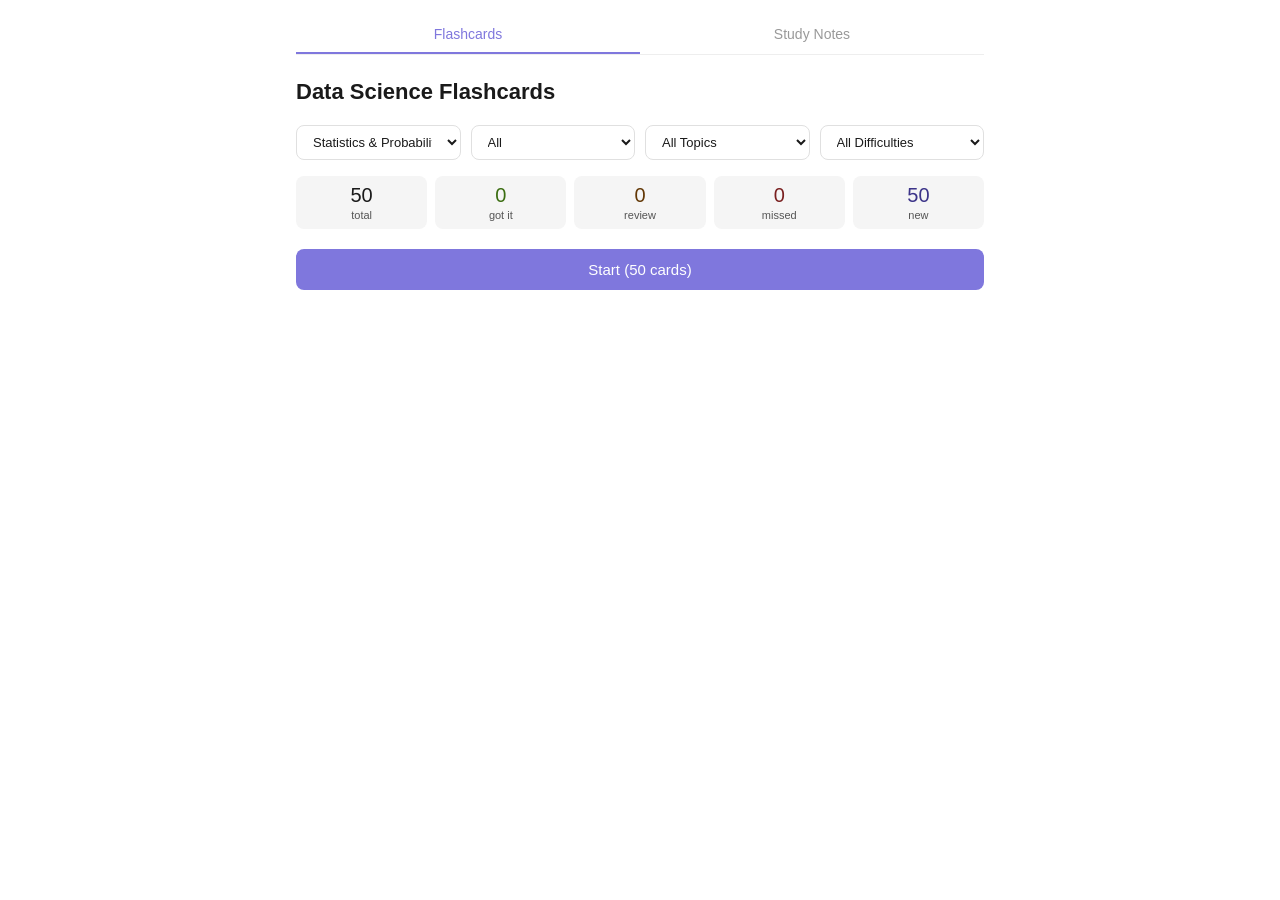
==== App/index.html @ 3bf92593 "Add flashcard app with study notes viewer - Split single HTML prototype into proper index.html + sty" ====
<!DOCTYPE html>
<html lang="en">
<head>
  <meta charset="UTF-8">
  <meta name="viewport" content="width=device-width, initial-scale=1.0">
  <title>Data Science Flashcards</title>
  <link rel="stylesheet" href="styles.css">
</head>
<body>
  <div id="app"></div>

  <script src="data/statistics_probability.js"></script>
  <script src="data/machine_learning.js"></script>
  <script src="data/python.js"></script>
  <script src="data/sql.js"></script>
  <script src="data/web_development.js"></script>
  <script src="data/notes.js"></script>
  <script src="app.js"></script>
</body>
</html>
---- App/styles.css ----
* { box-sizing: border-box; margin: 0; padding: 0; }

:root {
  --bg-primary: #ffffff;
  --bg-secondary: #f5f5f5;
  --bg-tertiary: #fafafa;
  --text-primary: #1a1a1a;
  --text-secondary: #555555;
  --text-tertiary: #999999;
  --border-secondary: #e0e0e0;
  --border-tertiary: #eeeeee;
  --accent: #7F77DD;
  --accent-light: #EEEDFE;
  --accent-border: #AFA9EC;
  --accent-text: #3C3489;
  --radius-md: 8px;
  --radius-lg: 12px;
  --font-sans: -apple-system, BlinkMacSystemFont, 'Segoe UI', Roboto, sans-serif;
  --font-mono: 'SF Mono', 'Fira Code', 'Consolas', monospace;
}

body {
  font-family: var(--font-sans);
  background: var(--bg-primary);
  color: var(--text-primary);
  max-width: 720px;
  margin: 0 auto;
  padding: 0 1rem;
}

/* ── Nav bar ── */
.nav-bar {
  display: flex;
  border-bottom: 1px solid var(--border-tertiary);
  margin-bottom: 1.5rem;
  padding-top: 1rem;
}
.nav-tab {
  flex: 1;
  padding: 10px 0;
  text-align: center;
  font-size: 14px;
  font-weight: 500;
  color: var(--text-tertiary);
  background: none;
  border: none;
  border-bottom: 2px solid transparent;
  cursor: pointer;
  font-family: var(--font-sans);
  transition: color 0.2s, border-color 0.2s;
}
.nav-tab:hover { color: var(--text-secondary); }
.nav-tab.active {
  color: var(--accent);
  border-bottom-color: var(--accent);
}

/* ── Home view ── */
.home-title {
  font-size: 22px;
  font-weight: 600;
  margin-bottom: 1.25rem;
}

.controls {
  display: flex;
  flex-wrap: wrap;
  gap: 10px;
  margin-bottom: 1rem;
}
.controls select {
  flex: 1;
  min-width: 140px;
  padding: 8px 12px;
  font-size: 13px;
  font-family: var(--font-sans);
  border: 1px solid var(--border-secondary);
  border-radius: var(--radius-md);
  background: var(--bg-primary);
  color: var(--text-primary);
  cursor: pointer;
}
.controls select:focus {
  outline: none;
  border-color: var(--accent);
}

.stats-row {
  display: flex;
  gap: 8px;
  margin-bottom: 1.25rem;
}
.chip {
  flex: 1;
  background: var(--bg-secondary);
  border-radius: var(--radius-md);
  padding: 8px;
  text-align: center;
}
.chip .n { font-size: 20px; font-weight: 500; color: var(--text-primary); }
.chip .l { font-size: 11px; color: var(--text-secondary); margin-top: 2px; }

.btn-start {
  width: 100%;
  padding: 12px;
  font-size: 15px;
  font-weight: 500;
  font-family: var(--font-sans);
  background: var(--accent);
  color: #fff;
  border: none;
  border-radius: var(--radius-md);
  cursor: pointer;
  transition: opacity 0.2s;
}
.btn-start:hover { opacity: 0.9; }
.btn-start:disabled {
  opacity: 0.4;
  cursor: not-allowed;
}

.placeholder-msg {
  text-align: center;
  color: var(--text-tertiary);
  font-size: 14px;
  padding: 2rem 0;
}

/* ── Card view ── */
.card-view-header {
  display: flex;
  align-items: center;
  gap: 10px;
  margin-bottom: 1rem;
}
.btn-back {
  padding: 6px 14px;
  font-size: 13px;
  font-family: var(--font-sans);
  border: 1px solid var(--border-secondary);
  border-radius: var(--radius-md);
  background: transparent;
  color: var(--text-primary);
  cursor: pointer;
}
.btn-back:hover { background: var(--bg-secondary); }

.prog-bg {
  height: 4px;
  background: var(--bg-secondary);
  border-radius: 99px;
  margin-bottom: 1rem;
}
.prog-fill {
  height: 4px;
  background: var(--accent);
  border-radius: 99px;
  transition: width 0.3s;
}

.meta {
  display: flex;
  justify-content: space-between;
  align-items: center;
  margin-bottom: 0.75rem;
  font-size: 13px;
  color: var(--text-secondary);
}

.tag {
  display: inline-block;
  padding: 2px 10px;
  border-radius: 999px;
  font-size: 12px;
  font-weight: 500;
}
.diff {
  display: inline-block;
  padding: 2px 10px;
  border-radius: 999px;
  font-size: 11px;
  font-weight: 500;
  margin-left: 6px;
}

.card {
  background: var(--bg-primary);
  border: 0.5px solid var(--border-tertiary);
  border-radius: var(--radius-lg);
  padding: 1.5rem;
  min-height: 180px;
  cursor: pointer;
}
.card:hover { border-color: var(--border-secondary); }

.qlabel {
  font-size: 11px;
  font-weight: 500;
  text-transform: uppercase;
  letter-spacing: 0.08em;
  color: var(--text-tertiary);
  margin-bottom: 0.75rem;
}
.qtext {
  font-size: 15px;
  color: var(--text-primary);
  line-height: 1.65;
}

.hr {
  border: none;
  border-top: 0.5px solid var(--border-tertiary);
  margin: 1.25rem 0;
}
.alabel {
  font-size: 11px;
  font-weight: 500;
  text-transform: uppercase;
  letter-spacing: 0.08em;
  color: #534AB7;
  margin-bottom: 0.75rem;
}
.atext {
  font-size: 14px;
  color: var(--text-secondary);
  line-height: 1.7;
}
.eq {
  font-family: var(--font-mono);
  background: var(--bg-secondary);
  padding: 8px 12px;
  border-radius: var(--radius-md);
  margin: 10px 0 0;
  font-size: 12px;
  color: var(--text-primary);
  display: block;
  border-left: 3px solid var(--accent);
  white-space: pre-wrap;
}

.hint {
  font-size: 12px;
  color: var(--text-tertiary);
  text-align: center;
  margin-top: 1.25rem;
}

/* ── Score + action buttons ── */
.score-row {
  display: flex;
  gap: 8px;
  margin-top: 10px;
}
.sb {
  flex: 1;
  padding: 9px 0;
  font-size: 13px;
  border-radius: var(--radius-md);
  cursor: pointer;
  border: 0.5px solid;
  font-family: var(--font-sans);
}
.got { background: #EAF3DE; border-color: #97C459; color: #3B6D11; }
.rev { background: #FAEEDA; border-color: #EF9F27; color: #633806; }
.mis { background: #FCEBEB; border-color: #F09595; color: #791F1F; }

.action-row {
  display: flex;
  gap: 8px;
  margin-top: 8px;
}
.ab {
  flex: 1;
  padding: 8px 0;
  font-size: 13px;
  border-radius: var(--radius-md);
  cursor: pointer;
  border: 1px solid var(--border-secondary);
  background: transparent;
  color: var(--text-secondary);
  font-family: var(--font-sans);
  transition: background 0.15s;
}
.ab:hover { background: var(--bg-secondary); }
.ab.starred {
  background: #FFF8E1;
  border-color: #FFD54F;
  color: #F57F17;
}
.ab.delete-btn:hover {
  background: #FCEBEB;
  border-color: #F09595;
  color: #791F1F;
}

.nav-row {
  display: flex;
  gap: 10px;
  margin-top: 10px;
}
.nb {
  flex: 1;
  padding: 9px 0;
  font-size: 14px;
  border: 0.5px solid var(--border-secondary);
  border-radius: var(--radius-md);
  background: transparent;
  color: var(--text-primary);
  cursor: pointer;
  font-family: var(--font-sans);
}
.nb:hover { background: var(--bg-secondary); }
.nb.pri { background: var(--accent); border-color: var(--accent); color: #fff; }

/* ── Deleted view ── */
.deleted-list {
  margin-top: 1rem;
}
.deleted-item {
  display: flex;
  justify-content: space-between;
  align-items: center;
  padding: 10px 14px;
  border: 1px solid var(--border-tertiary);
  border-radius: var(--radius-md);
  margin-bottom: 8px;
  font-size: 13px;
  color: var(--text-secondary);
}
.deleted-item .q-preview {
  flex: 1;
  overflow: hidden;
  text-overflow: ellipsis;
  white-space: nowrap;
  margin-right: 12px;
}
.btn-restore {
  padding: 5px 14px;
  font-size: 12px;
  font-family: var(--font-sans);
  border: 1px solid var(--accent-border);
  border-radius: 999px;
  background: var(--accent-light);
  color: var(--accent-text);
  cursor: pointer;
}
.btn-restore:hover { opacity: 0.85; }

/* ── Notes view ── */
.notes-container {
  padding-bottom: 2rem;
}
.notes-select {
  width: 100%;
  padding: 10px 14px;
  font-size: 14px;
  font-family: var(--font-sans);
  border: 1px solid var(--border-secondary);
  border-radius: var(--radius-md);
  background: var(--bg-primary);
  color: var(--text-primary);
  margin-bottom: 1.25rem;
  cursor: pointer;
}
.notes-select:focus {
  outline: none;
  border-color: var(--accent);
}

.notes-content {
  font-size: 14px;
  line-height: 1.7;
  color: var(--text-primary);
}
.notes-content h1 { font-size: 20px; font-weight: 600; margin: 0 0 0.75rem; }
.notes-content h2 { font-size: 17px; font-weight: 600; margin: 1.5rem 0 0.5rem; color: var(--accent-text); }
.notes-content h3 { font-size: 15px; font-weight: 600; margin: 1.25rem 0 0.4rem; }
.notes-content p { margin: 0.4rem 0; }
.notes-content hr { border: none; border-top: 1px solid var(--border-tertiary); margin: 1.25rem 0; }
.notes-content ul, .notes-content ol { margin: 0.4rem 0 0.4rem 1.5rem; }
.notes-content li { margin: 0.2rem 0; }
.notes-content strong { font-weight: 600; }
.notes-content em { font-style: italic; }
.notes-content code {
  font-family: var(--font-mono);
  background: var(--bg-secondary);
  padding: 1px 5px;
  border-radius: 4px;
  font-size: 13px;
}
.notes-content pre {
  background: var(--bg-secondary);
  padding: 12px 14px;
  border-radius: var(--radius-md);
  overflow-x: auto;
  margin: 0.5rem 0;
  border-left: 3px solid var(--accent);
}
.notes-content pre code {
  background: none;
  padding: 0;
  font-size: 12px;
  line-height: 1.6;
}
.notes-content blockquote {
  border-left: 3px solid var(--accent-border);
  padding-left: 12px;
  color: var(--text-secondary);
  margin: 0.5rem 0;
}
.notes-content table {
  width: 100%;
  border-collapse: collapse;
  margin: 0.5rem 0;
  font-size: 13px;
}
.notes-content th, .notes-content td {
  border: 1px solid var(--border-tertiary);
  padding: 6px 10px;
  text-align: left;
}
.notes-content th {
  background: var(--bg-secondary);
  font-weight: 600;
}

/* ── Hidden utility ── */
.hidden { display: none !important; }
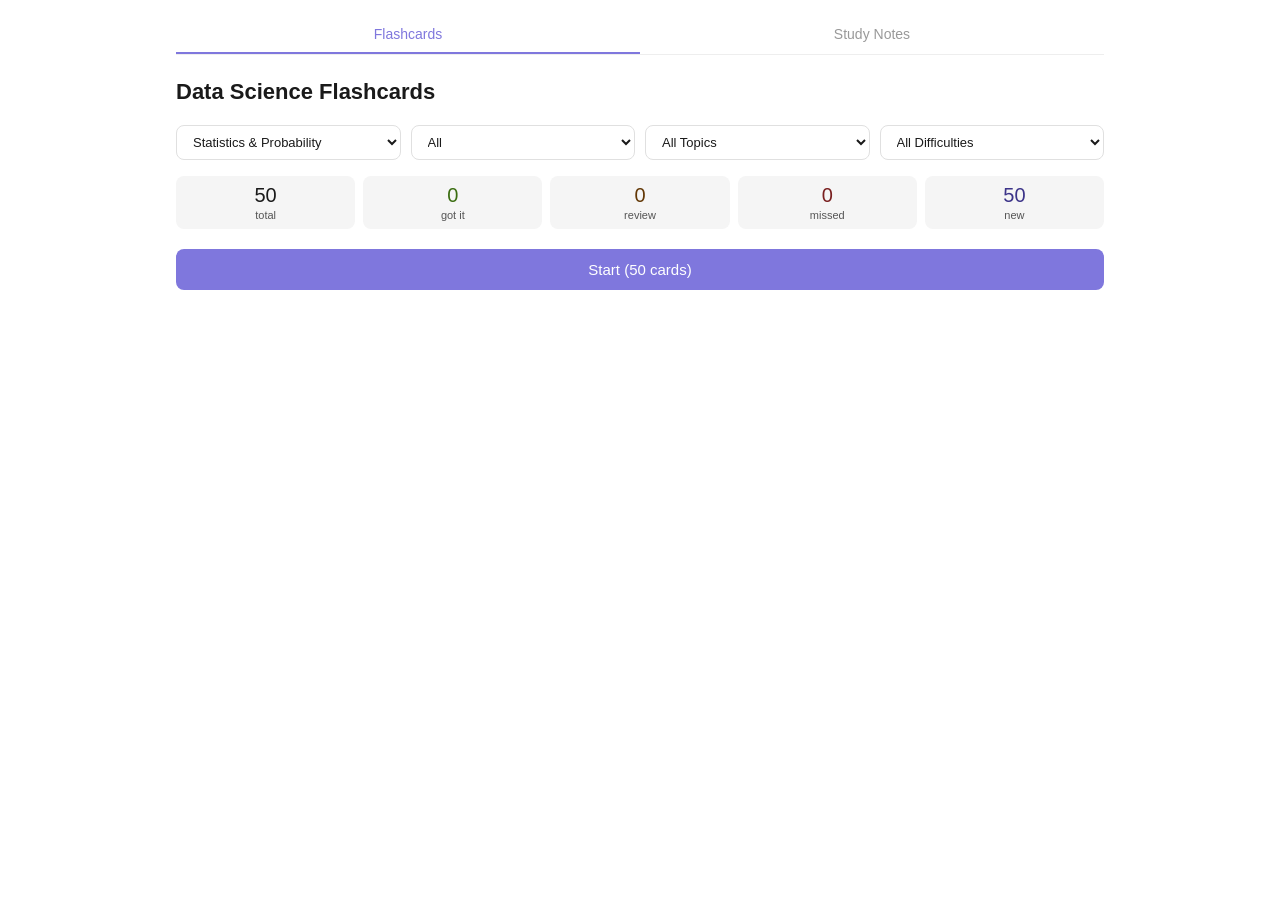
==== commit a081743f: "Add My Projects, Behavioral, and ML case study flashcards Add 20 "My Projects" interview questions t" ====
--- a/App/index.html
+++ b/App/index.html
@@ -11,6 +11,8 @@
 
   <script src="data/statistics_probability.js"></script>
   <script src="data/machine_learning.js"></script>
+  <script src="data/my_projects.js"></script>
+  <script src="data/behavioral.js"></script>
   <script src="data/python.js"></script>
   <script src="data/sql.js"></script>
   <script src="data/web_development.js"></script>
--- a/App/styles.css
+++ b/App/styles.css
@@ -23,7 +23,7 @@
   font-family: var(--font-sans);
   background: var(--bg-primary);
   color: var(--text-primary);
-  max-width: 720px;
+  max-width: 960px;
   margin: 0 auto;
   padding: 0 1rem;
 }
@@ -367,11 +367,58 @@
   border-color: var(--accent);
 }
 
+.notes-layout {
+  display: flex;
+  gap: 1.5rem;
+}
+
+.notes-sidebar {
+  position: sticky;
+  top: 1rem;
+  align-self: flex-start;
+  width: 200px;
+  min-width: 200px;
+  max-height: calc(100vh - 2rem);
+  overflow-y: auto;
+  padding: 10px 0;
+  border-right: 1px solid var(--border-tertiary);
+}
+.sidebar-link {
+  display: block;
+  padding: 4px 12px;
+  font-size: 12px;
+  color: var(--text-tertiary);
+  text-decoration: none;
+  border-left: 2px solid transparent;
+  transition: color 0.15s, border-color 0.15s;
+  line-height: 1.5;
+  margin-bottom: 1px;
+}
+.sidebar-link:hover {
+  color: var(--text-primary);
+}
+.sidebar-link.active {
+  color: var(--accent);
+  border-left-color: var(--accent);
+  font-weight: 500;
+}
+.sidebar-h1 { padding-left: 12px; font-weight: 600; font-size: 13px; color: var(--text-primary); margin-bottom: 4px; }
+.sidebar-h2 { padding-left: 12px; }
+.sidebar-h3 { padding-left: 24px; font-size: 11px; }
+
+@media (max-width: 640px) {
+  .notes-sidebar { display: none; }
+  .notes-layout { display: block; }
+}
+
 .notes-content {
+  flex: 1;
+  min-width: 0;
   font-size: 14px;
   line-height: 1.7;
   color: var(--text-primary);
 }
+.notes-content h1, .notes-content h2, .notes-content h3 { scroll-margin-top: 1rem; }
 .notes-content h1 { font-size: 20px; font-weight: 600; margin: 0 0 0.75rem; }
 .notes-content h2 { font-size: 17px; font-weight: 600; margin: 1.5rem 0 0.5rem; color: var(--accent-text); }
 .notes-content h3 { font-size: 15px; font-weight: 600; margin: 1.25rem 0 0.4rem; }
